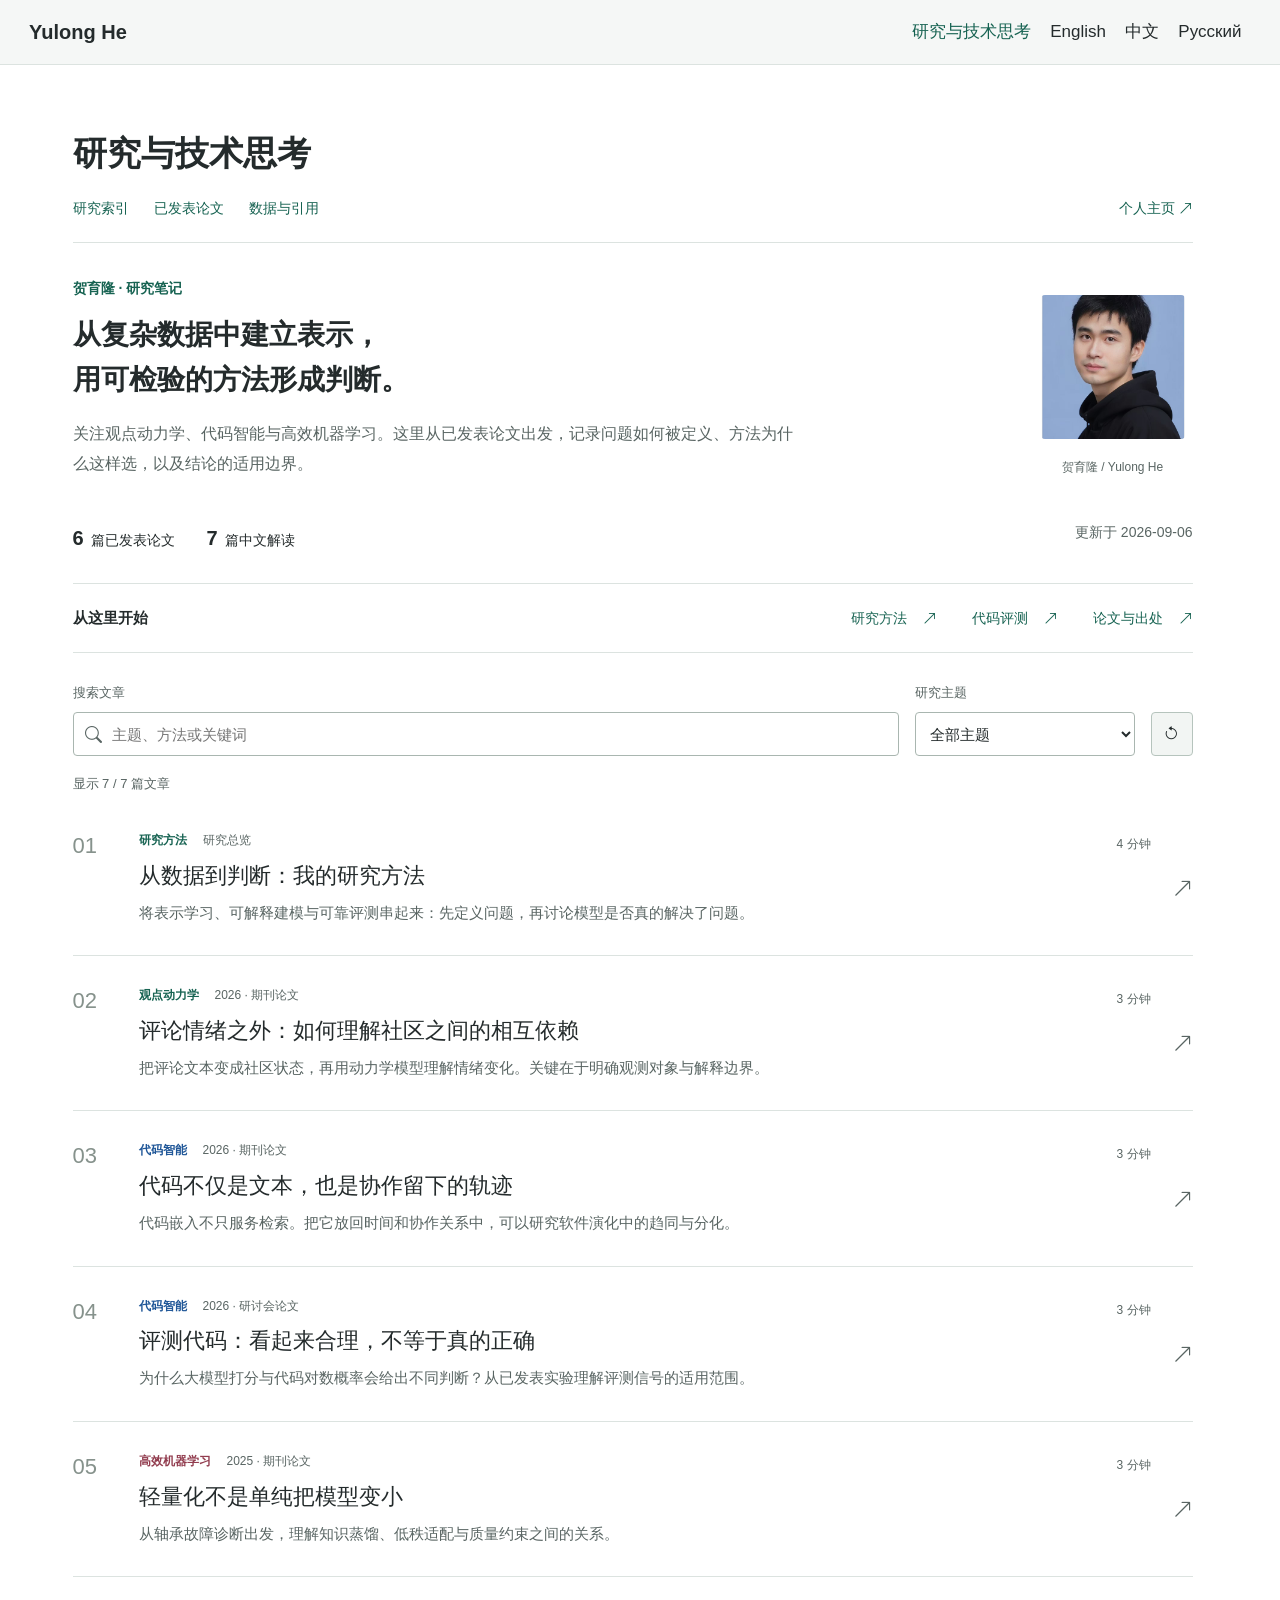
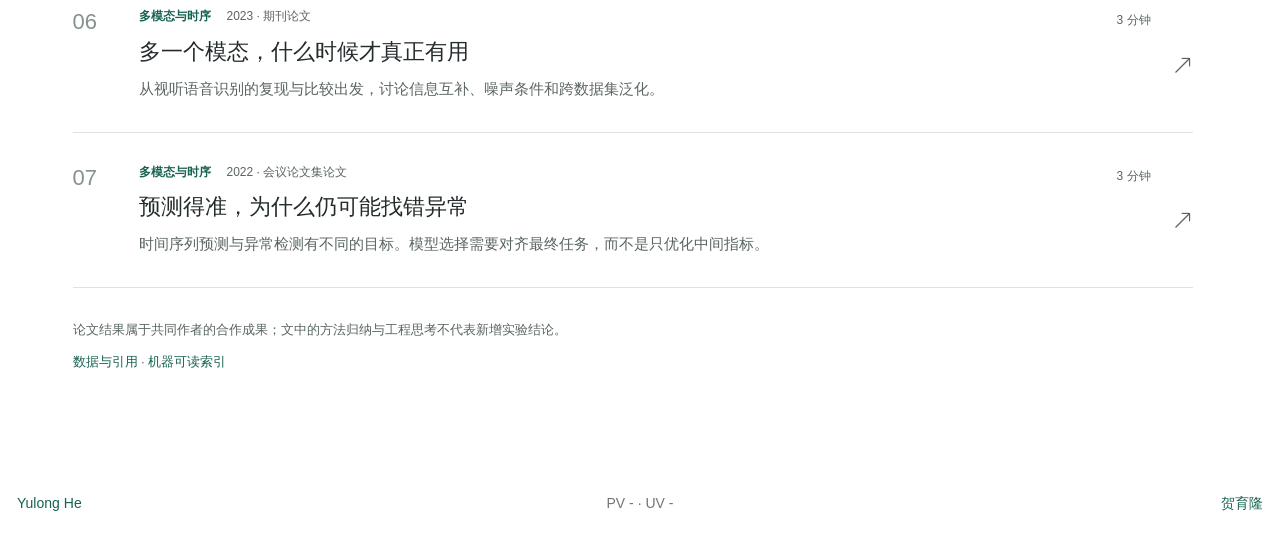
==== docs/wiki/index.html @ b32f3715 "Add Chinese research wiki for published work" ====
<!DOCTYPE html>
<html xmlns="http://www.w3.org/1999/xhtml" lang="zh-CN" xml:lang="zh-CN"><head>

<meta charset="utf-8">
<meta name="generator" content="quarto-1.8.27">

<meta name="viewport" content="width=device-width, initial-scale=1.0, user-scalable=yes">

<meta name="description" content="贺育隆的中文研究 Wiki：从已发表论文理解观点动力学、代码智能、高效机器学习与可靠评测。">

<title>研究与技术思考 – Yulong He</title>
<style>
code{white-space: pre-wrap;}
span.smallcaps{font-variant: small-caps;}
div.columns{display: flex; gap: min(4vw, 1.5em);}
div.column{flex: auto; overflow-x: auto;}
div.hanging-indent{margin-left: 1.5em; text-indent: -1.5em;}
ul.task-list{list-style: none;}
ul.task-list li input[type="checkbox"] {
  width: 0.8em;
  margin: 0 0.8em 0.2em -1em; /* quarto-specific, see https://github.com/quarto-dev/quarto-cli/issues/4556 */ 
  vertical-align: middle;
}
</style>


<script src="../site_libs/quarto-nav/quarto-nav.js"></script>
<script src="../site_libs/quarto-nav/headroom.min.js"></script>
<link href="../images/yulong.jpg" rel="icon" type="image/jpeg">
<script src="../site_libs/clipboard/clipboard.min.js"></script>
<script src="../site_libs/quarto-html/quarto.js" type="module"></script>
<script src="../site_libs/quarto-html/tabsets/tabsets.js" type="module"></script>
<script src="../site_libs/quarto-html/axe/axe-check.js" type="module"></script>
<script src="../site_libs/quarto-html/popper.min.js"></script>
<script src="../site_libs/quarto-html/tippy.umd.min.js"></script>
<script src="../site_libs/quarto-html/anchor.min.js"></script>
<link href="../site_libs/quarto-html/tippy.css" rel="stylesheet">
<link href="../site_libs/quarto-html/quarto-syntax-highlighting-d7fcc3ff7e490f12cb1c45aad4d93599.css" rel="stylesheet" id="quarto-text-highlighting-styles">
<script src="../site_libs/bootstrap/bootstrap.min.js"></script>
<link href="../site_libs/bootstrap/bootstrap-icons.css" rel="stylesheet">
<link href="../site_libs/bootstrap/bootstrap-8649822c2764226d50282a5db0fee678.min.css" rel="stylesheet" append-hash="true" id="quarto-bootstrap" data-mode="light">
<script id="quarto-search-options" type="application/json">{
  "language": {
    "search-no-results-text": "没有结果",
    "search-matching-documents-text": "匹配的文档",
    "search-copy-link-title": "复制搜索链接",
    "search-hide-matches-text": "隐藏其它匹配结果",
    "search-more-match-text": "更多匹配结果",
    "search-more-matches-text": "更多匹配结果",
    "search-clear-button-title": "清除",
    "search-text-placeholder": "",
    "search-detached-cancel-button-title": "取消",
    "search-submit-button-title": "提交",
    "search-label": "搜索"
  }
}</script>


<link rel="stylesheet" href="wiki.css">
<link rel="canonical" href="https://hreyulog.github.io/wiki/">
</head>

<body class="nav-fixed research-wiki quarto-light">

<div id="quarto-search-results"></div>
  <header id="quarto-header" class="headroom fixed-top">
    <nav class="navbar navbar-expand-lg " data-bs-theme="dark">
      <div class="navbar-container container-fluid">
      <div class="navbar-brand-container mx-auto">
    <a class="navbar-brand" href="../index.html">
    <span class="navbar-title">Yulong He</span>
    </a>
  </div>
          <button class="navbar-toggler" type="button" data-bs-toggle="collapse" data-bs-target="#navbarCollapse" aria-controls="navbarCollapse" role="menu" aria-expanded="false" aria-label="展开或折叠导航栏" onclick="if (window.quartoToggleHeadroom) { window.quartoToggleHeadroom(); }">
  <span class="navbar-toggler-icon"></span>
</button>
          <div class="collapse navbar-collapse" id="navbarCollapse">
            <ul class="navbar-nav navbar-nav-scroll ms-auto">
  <li class="nav-item">
    <a class="nav-link active" href="../wiki/index.html" aria-current="page"> 
<span class="menu-text">研究与技术思考</span></a>
  </li>  
  <li class="nav-item">
    <a class="nav-link" href="../index.html"> 
<span class="menu-text">English</span></a>
  </li>  
  <li class="nav-item">
    <a class="nav-link" href="../Chinese.html"> 
<span class="menu-text">中文</span></a>
  </li>  
  <li class="nav-item">
    <a class="nav-link" href="../Russian.html"> 
<span class="menu-text">Русский</span></a>
  </li>  
</ul>
          </div> <!-- /navcollapse -->
            <div class="quarto-navbar-tools">
</div>
      </div> <!-- /container-fluid -->
    </nav>
</header>
<!-- content -->
<div id="quarto-content" class="quarto-container page-columns page-rows-contents page-layout-full page-navbar">
<!-- sidebar -->
<!-- margin-sidebar -->
    
<!-- main -->
<main class="content column-page" id="quarto-document-content">

<header id="title-block-header" class="quarto-title-block default">
<div class="quarto-title">
<h1 class="title">研究与技术思考</h1>
</div>

<div>
  <div class="description">
    贺育隆的中文研究 Wiki：从已发表论文理解观点动力学、代码智能、高效机器学习与可靠评测。
  </div>
</div>


<div class="quarto-title-meta column-page">

    
  
    
  </div>
  


</header>


<nav class="wiki-nav" aria-label="研究页面导航"><a href="index.html">研究索引</a><a href="publications.html">已发表论文</a><a href="access.html">数据与引用</a><a href="../Chinese.html">个人主页 <i class="bi bi-arrow-up-right" aria-hidden="true"></i></a></nav>
<section class="wiki-intro" aria-label="研究概览">
  <div><p class="wiki-byline">贺育隆 · 研究笔记</p><p class="wiki-lead">从复杂数据中建立表示，<br>用可检验的方法形成判断。</p><p class="wiki-description">关注观点动力学、代码智能与高效机器学习。这里从已发表论文出发，记录问题如何被定义、方法为什么这样选，以及结论的适用边界。</p></div>
  <figure class="author-portrait figure"><img src="../images/yulong.jpg" width="144" height="144" alt="贺育隆的个人照片" class="figure-img"><figcaption>贺育隆 / Yulong He</figcaption></figure>
</section>
<div class="wiki-facts"><span><strong>6</strong> 篇已发表论文</span><span><strong>7</strong> 篇中文解读</span><span>更新于 2026-09-06</span></div>
<section class="reading-path" aria-labelledby="path-title"><h2 id="path-title" class="anchored">从这里开始</h2><div><a href="research-approach.html">研究方法<i class="bi bi-arrow-up-right" aria-hidden="true"></i></a><a href="code-evaluation.html">代码评测<i class="bi bi-arrow-up-right" aria-hidden="true"></i></a><a href="publications.html">论文与出处<i class="bi bi-arrow-up-right" aria-hidden="true"></i></a></div></section>
<section class="note-index" aria-label="文章索引">
<form class="wiki-filters" role="search" id="wiki-search" hidden="">
  <div class="search-field"><label for="query">搜索文章</label><div><i class="bi bi-search" aria-hidden="true"></i><input id="query" name="q" type="search" placeholder="主题、方法或关键词" autocomplete="off"></div></div>
  <div class="topic-field"><label for="topic">研究主题</label><select id="topic" name="topic"><option value="">全部主题</option><option>研究方法</option><option>观点动力学</option><option>代码智能</option><option>高效机器学习</option><option>多模态与时序</option></select></div>
  <button class="clear-search" type="reset" aria-label="重置筛选" title="重置筛选"><i class="bi bi-arrow-counterclockwise" aria-hidden="true"></i></button>
</form>
<p id="result-count" class="result-count" role="status" aria-live="polite">全部 7 篇文章</p>
<article class="note-row" data-note="research-approach" data-topic="研究方法"><span class="note-number" aria-hidden="true">01</span><div class="note-copy"><div class="note-kicker"><span>研究方法</span><span>研究总览</span></div><h2 class="anchored"><a href="research-approach.html">从数据到判断：我的研究方法</a></h2><p>将表示学习、可解释建模与可靠评测串起来：先定义问题，再讨论模型是否真的解决了问题。</p></div><span class="note-time">4 分钟<i class="bi bi-arrow-up-right" aria-hidden="true"></i></span></article>
<article class="note-row" data-note="weibo-dynamics" data-topic="观点动力学"><span class="note-number" aria-hidden="true">02</span><div class="note-copy"><div class="note-kicker"><span>观点动力学</span><span>2026 · 期刊论文</span></div><h2 class="anchored"><a href="weibo-dynamics.html">评论情绪之外：如何理解社区之间的相互依赖</a></h2><p>把评论文本变成社区状态，再用动力学模型理解情绪变化。关键在于明确观测对象与解释边界。</p></div><span class="note-time">3 分钟<i class="bi bi-arrow-up-right" aria-hidden="true"></i></span></article>
<article class="note-row" data-note="code-dynamics" data-topic="代码智能"><span class="note-number" aria-hidden="true">03</span><div class="note-copy"><div class="note-kicker"><span>代码智能</span><span>2026 · 期刊论文</span></div><h2 class="anchored"><a href="code-dynamics.html">代码不仅是文本，也是协作留下的轨迹</a></h2><p>代码嵌入不只服务检索。把它放回时间和协作关系中，可以研究软件演化中的趋同与分化。</p></div><span class="note-time">3 分钟<i class="bi bi-arrow-up-right" aria-hidden="true"></i></span></article>
<article class="note-row" data-note="code-evaluation" data-topic="代码智能"><span class="note-number" aria-hidden="true">04</span><div class="note-copy"><div class="note-kicker"><span>代码智能</span><span>2026 · 研讨会论文</span></div><h2 class="anchored"><a href="code-evaluation.html">评测代码：看起来合理，不等于真的正确</a></h2><p>为什么大模型打分与代码对数概率会给出不同判断？从已发表实验理解评测信号的适用范围。</p></div><span class="note-time">3 分钟<i class="bi bi-arrow-up-right" aria-hidden="true"></i></span></article>
<article class="note-row" data-note="efficient-models" data-topic="高效机器学习"><span class="note-number" aria-hidden="true">05</span><div class="note-copy"><div class="note-kicker"><span>高效机器学习</span><span>2025 · 期刊论文</span></div><h2 class="anchored"><a href="efficient-models.html">轻量化不是单纯把模型变小</a></h2><p>从轴承故障诊断出发，理解知识蒸馏、低秩适配与质量约束之间的关系。</p></div><span class="note-time">3 分钟<i class="bi bi-arrow-up-right" aria-hidden="true"></i></span></article>
<article class="note-row" data-note="multimodal-robustness" data-topic="多模态与时序"><span class="note-number" aria-hidden="true">06</span><div class="note-copy"><div class="note-kicker"><span>多模态与时序</span><span>2023 · 期刊论文</span></div><h2 class="anchored"><a href="multimodal-robustness.html">多一个模态，什么时候才真正有用</a></h2><p>从视听语音识别的复现与比较出发，讨论信息互补、噪声条件和跨数据集泛化。</p></div><span class="note-time">3 分钟<i class="bi bi-arrow-up-right" aria-hidden="true"></i></span></article>
<article class="note-row" data-note="anomaly-detection" data-topic="多模态与时序"><span class="note-number" aria-hidden="true">07</span><div class="note-copy"><div class="note-kicker"><span>多模态与时序</span><span>2022 · 会议论文集论文</span></div><h2 class="anchored"><a href="anomaly-detection.html">预测得准，为什么仍可能找错异常</a></h2><p>时间序列预测与异常检测有不同的目标。模型选择需要对齐最终任务，而不是只优化中间指标。</p></div><span class="note-time">3 分钟<i class="bi bi-arrow-up-right" aria-hidden="true"></i></span></article>
<p id="no-results" class="no-results" hidden="">没有匹配的文章。请更换关键词或研究主题。</p>
</section>
<footer class="wiki-bottom"><p>论文结果属于共同作者的合作成果；文中的方法归纳与工程思考不代表新增实验结论。</p><a href="access.html">数据与引用</a> · <a href="../llms.txt">机器可读索引</a></footer>
<script src="search.js" defer=""></script>
<script type="application/ld+json">{
  "@context": "https://schema.org",
  "@type": "CollectionPage",
  "name": "贺育隆 · 研究与技术思考",
  "inLanguage": "zh-CN",
  "url": "https://hreyulog.github.io/wiki/",
  "author": {
    "@type": "Person",
    "name": "贺育隆",
    "alternateName": "Yulong He",
    "url": "https://hreyulog.github.io"
  },
  "hasPart": [
    {
      "@type": "Article",
      "name": "从数据到判断：我的研究方法",
      "url": "https://hreyulog.github.io/wiki/research-approach.html"
    },
    {
      "@type": "Article",
      "name": "评论情绪之外：如何理解社区之间的相互依赖",
      "url": "https://hreyulog.github.io/wiki/weibo-dynamics.html"
    },
    {
      "@type": "Article",
      "name": "代码不仅是文本，也是协作留下的轨迹",
      "url": "https://hreyulog.github.io/wiki/code-dynamics.html"
    },
    {
      "@type": "Article",
      "name": "评测代码：看起来合理，不等于真的正确",
      "url": "https://hreyulog.github.io/wiki/code-evaluation.html"
    },
    {
      "@type": "Article",
      "name": "轻量化不是单纯把模型变小",
      "url": "https://hreyulog.github.io/wiki/efficient-models.html"
    },
    {
      "@type": "Article",
      "name": "多一个模态，什么时候才真正有用",
      "url": "https://hreyulog.github.io/wiki/multimodal-robustness.html"
    },
    {
      "@type": "Article",
      "name": "预测得准，为什么仍可能找错异常",
      "url": "https://hreyulog.github.io/wiki/anomaly-detection.html"
    }
  ]
}</script>



</main> <!-- /main -->
<script defer="" data-api="https://busuanzi.9420.ltd/api" src="https://busuanzi.9420.ltd/js"></script>
<script id="quarto-html-after-body" type="application/javascript">
  window.document.addEventListener("DOMContentLoaded", function (event) {
    const icon = "";
    const anchorJS = new window.AnchorJS();
    anchorJS.options = {
      placement: 'right',
      icon: icon
    };
    anchorJS.add('.anchored');
    const isCodeAnnotation = (el) => {
      for (const clz of el.classList) {
        if (clz.startsWith('code-annotation-')) {                     
          return true;
        }
      }
      return false;
    }
    const onCopySuccess = function(e) {
      // button target
      const button = e.trigger;
      // don't keep focus
      button.blur();
      // flash "checked"
      button.classList.add('code-copy-button-checked');
      var currentTitle = button.getAttribute("title");
      button.setAttribute("title", "已复制");
      let tooltip;
      if (window.bootstrap) {
        button.setAttribute("data-bs-toggle", "tooltip");
        button.setAttribute("data-bs-placement", "left");
        button.setAttribute("data-bs-title", "已复制");
        tooltip = new bootstrap.Tooltip(button, 
          { trigger: "manual", 
            customClass: "code-copy-button-tooltip",
            offset: [0, -8]});
        tooltip.show();    
      }
      setTimeout(function() {
        if (tooltip) {
          tooltip.hide();
          button.removeAttribute("data-bs-title");
          button.removeAttribute("data-bs-toggle");
          button.removeAttribute("data-bs-placement");
        }
        button.setAttribute("title", currentTitle);
        button.classList.remove('code-copy-button-checked');
      }, 1000);
      // clear code selection
      e.clearSelection();
    }
    const getTextToCopy = function(trigger) {
      const outerScaffold = trigger.parentElement.cloneNode(true);
      const codeEl = outerScaffold.querySelector('code');
      for (const childEl of codeEl.children) {
        if (isCodeAnnotation(childEl)) {
          childEl.remove();
        }
      }
      return codeEl.innerText;
    }
    const clipboard = new window.ClipboardJS('.code-copy-button:not([data-in-quarto-modal])', {
      text: getTextToCopy
    });
    clipboard.on('success', onCopySuccess);
    if (window.document.getElementById('quarto-embedded-source-code-modal')) {
      const clipboardModal = new window.ClipboardJS('.code-copy-button[data-in-quarto-modal]', {
        text: getTextToCopy,
        container: window.document.getElementById('quarto-embedded-source-code-modal')
      });
      clipboardModal.on('success', onCopySuccess);
    }
      var localhostRegex = new RegExp(/^(?:http|https):\/\/localhost\:?[0-9]*\//);
      var mailtoRegex = new RegExp(/^mailto:/);
        var filterRegex = new RegExp("https:\/\/hreyulog\.github\.io");
      var isInternal = (href) => {
          return filterRegex.test(href) || localhostRegex.test(href) || mailtoRegex.test(href);
      }
      // Inspect non-navigation links and adorn them if external
     var links = window.document.querySelectorAll('a[href]:not(.nav-link):not(.navbar-brand):not(.toc-action):not(.sidebar-link):not(.sidebar-item-toggle):not(.pagination-link):not(.no-external):not([aria-hidden]):not(.dropdown-item):not(.quarto-navigation-tool):not(.about-link)');
      for (var i=0; i<links.length; i++) {
        const link = links[i];
        if (!isInternal(link.href)) {
          // undo the damage that might have been done by quarto-nav.js in the case of
          // links that we want to consider external
          if (link.dataset.originalHref !== undefined) {
            link.href = link.dataset.originalHref;
          }
        }
      }
    function tippyHover(el, contentFn, onTriggerFn, onUntriggerFn) {
      const config = {
        allowHTML: true,
        maxWidth: 500,
        delay: 100,
        arrow: false,
        appendTo: function(el) {
            return el.parentElement;
        },
        interactive: true,
        interactiveBorder: 10,
        theme: 'quarto',
        placement: 'bottom-start',
      };
      if (contentFn) {
        config.content = contentFn;
      }
      if (onTriggerFn) {
        config.onTrigger = onTriggerFn;
      }
      if (onUntriggerFn) {
        config.onUntrigger = onUntriggerFn;
      }
      window.tippy(el, config); 
    }
    const noterefs = window.document.querySelectorAll('a[role="doc-noteref"]');
    for (var i=0; i<noterefs.length; i++) {
      const ref = noterefs[i];
      tippyHover(ref, function() {
        // use id or data attribute instead here
        let href = ref.getAttribute('data-footnote-href') || ref.getAttribute('href');
        try { href = new URL(href).hash; } catch {}
        const id = href.replace(/^#\/?/, "");
        const note = window.document.getElementById(id);
        if (note) {
          return note.innerHTML;
        } else {
          return "";
        }
      });
    }
    const xrefs = window.document.querySelectorAll('a.quarto-xref');
    const processXRef = (id, note) => {
      // Strip column container classes
      const stripColumnClz = (el) => {
        el.classList.remove("page-full", "page-columns");
        if (el.children) {
          for (const child of el.children) {
            stripColumnClz(child);
          }
        }
      }
      stripColumnClz(note)
      if (id === null || id.startsWith('sec-')) {
        // Special case sections, only their first couple elements
        const container = document.createElement("div");
        if (note.children && note.children.length > 2) {
          container.appendChild(note.children[0].cloneNode(true));
          for (let i = 1; i < note.children.length; i++) {
            const child = note.children[i];
            if (child.tagName === "P" && child.innerText === "") {
              continue;
            } else {
              container.appendChild(child.cloneNode(true));
              break;
            }
          }
          if (window.Quarto?.typesetMath) {
            window.Quarto.typesetMath(container);
          }
          return container.innerHTML
        } else {
          if (window.Quarto?.typesetMath) {
            window.Quarto.typesetMath(note);
          }
          return note.innerHTML;
        }
      } else {
        // Remove any anchor links if they are present
        const anchorLink = note.querySelector('a.anchorjs-link');
        if (anchorLink) {
          anchorLink.remove();
        }
        if (window.Quarto?.typesetMath) {
          window.Quarto.typesetMath(note);
        }
        if (note.classList.contains("callout")) {
          return note.outerHTML;
        } else {
          return note.innerHTML;
        }
      }
    }
    for (var i=0; i<xrefs.length; i++) {
      const xref = xrefs[i];
      tippyHover(xref, undefined, function(instance) {
        instance.disable();
        let url = xref.getAttribute('href');
        let hash = undefined; 
        if (url.startsWith('#')) {
          hash = url;
        } else {
          try { hash = new URL(url).hash; } catch {}
        }
        if (hash) {
          const id = hash.replace(/^#\/?/, "");
          const note = window.document.getElementById(id);
          if (note !== null) {
            try {
              const html = processXRef(id, note.cloneNode(true));
              instance.setContent(html);
            } finally {
              instance.enable();
              instance.show();
            }
          } else {
            // See if we can fetch this
            fetch(url.split('#')[0])
            .then(res => res.text())
            .then(html => {
              const parser = new DOMParser();
              const htmlDoc = parser.parseFromString(html, "text/html");
              const note = htmlDoc.getElementById(id);
              if (note !== null) {
                const html = processXRef(id, note);
                instance.setContent(html);
              } 
            }).finally(() => {
              instance.enable();
              instance.show();
            });
          }
        } else {
          // See if we can fetch a full url (with no hash to target)
          // This is a special case and we should probably do some content thinning / targeting
          fetch(url)
          .then(res => res.text())
          .then(html => {
            const parser = new DOMParser();
            const htmlDoc = parser.parseFromString(html, "text/html");
            const note = htmlDoc.querySelector('main.content');
            if (note !== null) {
              // This should only happen for chapter cross references
              // (since there is no id in the URL)
              // remove the first header
              if (note.children.length > 0 && note.children[0].tagName === "HEADER") {
                note.children[0].remove();
              }
              const html = processXRef(null, note);
              instance.setContent(html);
            } 
          }).finally(() => {
            instance.enable();
            instance.show();
          });
        }
      }, function(instance) {
      });
    }
        let selectedAnnoteEl;
        const selectorForAnnotation = ( cell, annotation) => {
          let cellAttr = 'data-code-cell="' + cell + '"';
          let lineAttr = 'data-code-annotation="' +  annotation + '"';
          const selector = 'span[' + cellAttr + '][' + lineAttr + ']';
          return selector;
        }
        const selectCodeLines = (annoteEl) => {
          const doc = window.document;
          const targetCell = annoteEl.getAttribute("data-target-cell");
          const targetAnnotation = annoteEl.getAttribute("data-target-annotation");
          const annoteSpan = window.document.querySelector(selectorForAnnotation(targetCell, targetAnnotation));
          const lines = annoteSpan.getAttribute("data-code-lines").split(",");
          const lineIds = lines.map((line) => {
            return targetCell + "-" + line;
          })
          let top = null;
          let height = null;
          let parent = null;
          if (lineIds.length > 0) {
              //compute the position of the single el (top and bottom and make a div)
              const el = window.document.getElementById(lineIds[0]);
              top = el.offsetTop;
              height = el.offsetHeight;
              parent = el.parentElement.parentElement;
            if (lineIds.length > 1) {
              const lastEl = window.document.getElementById(lineIds[lineIds.length - 1]);
              const bottom = lastEl.offsetTop + lastEl.offsetHeight;
              height = bottom - top;
            }
            if (top !== null && height !== null && parent !== null) {
              // cook up a div (if necessary) and position it 
              let div = window.document.getElementById("code-annotation-line-highlight");
              if (div === null) {
                div = window.document.createElement("div");
                div.setAttribute("id", "code-annotation-line-highlight");
                div.style.position = 'absolute';
                parent.appendChild(div);
              }
              div.style.top = top - 2 + "px";
              div.style.height = height + 4 + "px";
              div.style.left = 0;
              let gutterDiv = window.document.getElementById("code-annotation-line-highlight-gutter");
              if (gutterDiv === null) {
                gutterDiv = window.document.createElement("div");
                gutterDiv.setAttribute("id", "code-annotation-line-highlight-gutter");
                gutterDiv.style.position = 'absolute';
                const codeCell = window.document.getElementById(targetCell);
                const gutter = codeCell.querySelector('.code-annotation-gutter');
                gutter.appendChild(gutterDiv);
              }
              gutterDiv.style.top = top - 2 + "px";
              gutterDiv.style.height = height + 4 + "px";
            }
            selectedAnnoteEl = annoteEl;
          }
        };
        const unselectCodeLines = () => {
          const elementsIds = ["code-annotation-line-highlight", "code-annotation-line-highlight-gutter"];
          elementsIds.forEach((elId) => {
            const div = window.document.getElementById(elId);
            if (div) {
              div.remove();
            }
          });
          selectedAnnoteEl = undefined;
        };
          // Handle positioning of the toggle
      window.addEventListener(
        "resize",
        throttle(() => {
          elRect = undefined;
          if (selectedAnnoteEl) {
            selectCodeLines(selectedAnnoteEl);
          }
        }, 10)
      );
      function throttle(fn, ms) {
      let throttle = false;
      let timer;
        return (...args) => {
          if(!throttle) { // first call gets through
              fn.apply(this, args);
              throttle = true;
          } else { // all the others get throttled
              if(timer) clearTimeout(timer); // cancel #2
              timer = setTimeout(() => {
                fn.apply(this, args);
                timer = throttle = false;
              }, ms);
          }
        };
      }
        // Attach click handler to the DT
        const annoteDls = window.document.querySelectorAll('dt[data-target-cell]');
        for (const annoteDlNode of annoteDls) {
          annoteDlNode.addEventListener('click', (event) => {
            const clickedEl = event.target;
            if (clickedEl !== selectedAnnoteEl) {
              unselectCodeLines();
              const activeEl = window.document.querySelector('dt[data-target-cell].code-annotation-active');
              if (activeEl) {
                activeEl.classList.remove('code-annotation-active');
              }
              selectCodeLines(clickedEl);
              clickedEl.classList.add('code-annotation-active');
            } else {
              // Unselect the line
              unselectCodeLines();
              clickedEl.classList.remove('code-annotation-active');
            }
          });
        }
    const findCites = (el) => {
      const parentEl = el.parentElement;
      if (parentEl) {
        const cites = parentEl.dataset.cites;
        if (cites) {
          return {
            el,
            cites: cites.split(' ')
          };
        } else {
          return findCites(el.parentElement)
        }
      } else {
        return undefined;
      }
    };
    var bibliorefs = window.document.querySelectorAll('a[role="doc-biblioref"]');
    for (var i=0; i<bibliorefs.length; i++) {
      const ref = bibliorefs[i];
      const citeInfo = findCites(ref);
      if (citeInfo) {
        tippyHover(citeInfo.el, function() {
          var popup = window.document.createElement('div');
          citeInfo.cites.forEach(function(cite) {
            var citeDiv = window.document.createElement('div');
            citeDiv.classList.add('hanging-indent');
            citeDiv.classList.add('csl-entry');
            var biblioDiv = window.document.getElementById('ref-' + cite);
            if (biblioDiv) {
              citeDiv.innerHTML = biblioDiv.innerHTML;
            }
            popup.appendChild(citeDiv);
          });
          return popup.innerHTML;
        });
      }
    }
  });
  </script>
</div> <!-- /content -->
<footer class="footer">
  <div class="nav-footer">
    <div class="nav-footer-left">
<p><a href="https://hreyulog.github.io">Yulong He</a><br></p>
</div>   
    <div class="nav-footer-center">
<p>PV <span id="busuanzi_site_pv">-</span> · UV <span id="busuanzi_site_uv">-</span><br></p>
</div>
    <div class="nav-footer-right">
<p><a href="https://hreyulog.github.io">贺育隆</a><br></p>
</div>
  </div>
</footer>




</body></html>
---- docs/site_libs/quarto-html/tippy.css ----
.tippy-box[data-animation=fade][data-state=hidden]{opacity:0}[data-tippy-root]{max-width:calc(100vw - 10px)}.tippy-box{position:relative;background-color:#333;color:#fff;border-radius:4px;font-size:14px;line-height:1.4;white-space:normal;outline:0;transition-property:transform,visibility,opacity}.tippy-box[data-placement^=top]>.tippy-arrow{bottom:0}.tippy-box[data-placement^=top]>.tippy-arrow:before{bottom:-7px;left:0;border-width:8px 8px 0;border-top-color:initial;transform-origin:center top}.tippy-box[data-placement^=bottom]>.tippy-arrow{top:0}.tippy-box[data-placement^=bottom]>.tippy-arrow:before{top:-7px;left:0;border-width:0 8px 8px;border-bottom-color:initial;transform-origin:center bottom}.tippy-box[data-placement^=left]>.tippy-arrow{right:0}.tippy-box[data-placement^=left]>.tippy-arrow:before{border-width:8px 0 8px 8px;border-left-color:initial;right:-7px;transform-origin:center left}.tippy-box[data-placement^=right]>.tippy-arrow{left:0}.tippy-box[data-placement^=right]>.tippy-arrow:before{left:-7px;border-width:8px 8px 8px 0;border-right-color:initial;transform-origin:center right}.tippy-box[data-inertia][data-state=visible]{transition-timing-function:cubic-bezier(.54,1.5,.38,1.11)}.tippy-arrow{width:16px;height:16px;color:#333}.tippy-arrow:before{content:"";position:absolute;border-color:transparent;border-style:solid}.tippy-content{position:relative;padding:5px 9px;z-index:1}
---- docs/site_libs/quarto-html/quarto-syntax-highlighting-d7fcc3ff7e490f12cb1c45aad4d93599.css ----
/* quarto syntax highlight colors */
:root {
  --quarto-hl-ot-color: #003B4F;
  --quarto-hl-at-color: #657422;
  --quarto-hl-ss-color: #20794D;
  --quarto-hl-an-color: #5E5E5E;
  --quarto-hl-fu-color: #4758AB;
  --quarto-hl-st-color: #20794D;
  --quarto-hl-cf-color: #003B4F;
  --quarto-hl-op-color: #5E5E5E;
  --quarto-hl-er-color: #AD0000;
  --quarto-hl-bn-color: #AD0000;
  --quarto-hl-al-color: #AD0000;
  --quarto-hl-va-color: #111111;
  --quarto-hl-bu-color: inherit;
  --quarto-hl-ex-color: inherit;
  --quarto-hl-pp-color: #AD0000;
  --quarto-hl-in-color: #5E5E5E;
  --quarto-hl-vs-color: #20794D;
  --quarto-hl-wa-color: #5E5E5E;
  --quarto-hl-do-color: #5E5E5E;
  --quarto-hl-im-color: #00769E;
  --quarto-hl-ch-color: #20794D;
  --quarto-hl-dt-color: #AD0000;
  --quarto-hl-fl-color: #AD0000;
  --quarto-hl-co-color: #5E5E5E;
  --quarto-hl-cv-color: #5E5E5E;
  --quarto-hl-cn-color: #8f5902;
  --quarto-hl-sc-color: #5E5E5E;
  --quarto-hl-dv-color: #AD0000;
  --quarto-hl-kw-color: #003B4F;
}

/* other quarto variables */
:root {
  --quarto-font-monospace: "Source Code Pro", monospace;
}

/* syntax highlight based on Pandoc's rules */
pre > code.sourceCode > span {
  color: #003B4F;
}

code.sourceCode > span {
  color: #003B4F;
}

div.sourceCode,
div.sourceCode pre.sourceCode {
  color: #003B4F;
}

/* Normal */
code span {
  color: #003B4F;
}

/* Alert */
code span.al {
  color: #AD0000;
  font-style: inherit;
}

/* Annotation */
code span.an {
  color: #5E5E5E;
  font-style: inherit;
}

/* Attribute */
code span.at {
  color: #657422;
  font-style: inherit;
}

/* BaseN */
code span.bn {
  color: #AD0000;
  font-style: inherit;
}

/* BuiltIn */
code span.bu {
  font-style: inherit;
}

/* ControlFlow */
code span.cf {
  color: #003B4F;
  font-weight: bold;
  font-style: inherit;
}

/* Char */
code span.ch {
  color: #20794D;
  font-style: inherit;
}

/* Constant */
code span.cn {
  color: #8f5902;
  font-style: inherit;
}

/* Comment */
code span.co {
  color: #5E5E5E;
  font-style: inherit;
}

/* CommentVar */
code span.cv {
  color: #5E5E5E;
  font-style: italic;
}

/* Documentation */
code span.do {
  color: #5E5E5E;
  font-style: italic;
}

/* DataType */
code span.dt {
  color: #AD0000;
  font-style: inherit;
}

/* DecVal */
code span.dv {
  color: #AD0000;
  font-style: inherit;
}

/* Error */
code span.er {
  color: #AD0000;
  font-style: inherit;
}

/* Extension */
code span.ex {
  font-style: inherit;
}

/* Float */
code span.fl {
  color: #AD0000;
  font-style: inherit;
}

/* Function */
code span.fu {
  color: #4758AB;
  font-style: inherit;
}

/* Import */
code span.im {
  color: #00769E;
  font-style: inherit;
}

/* Information */
code span.in {
  color: #5E5E5E;
  font-style: inherit;
}

/* Keyword */
code span.kw {
  color: #003B4F;
  font-weight: bold;
  font-style: inherit;
}

/* Operator */
code span.op {
  color: #5E5E5E;
  font-style: inherit;
}

/* Other */
code span.ot {
  color: #003B4F;
  font-style: inherit;
}

/* Preprocessor */
code span.pp {
  color: #AD0000;
  font-style: inherit;
}

/* SpecialChar */
code span.sc {
  color: #5E5E5E;
  font-style: inherit;
}

/* SpecialString */
code span.ss {
  color: #20794D;
  font-style: inherit;
}

/* String */
code span.st {
  color: #20794D;
  font-style: inherit;
}

/* Variable */
code span.va {
  color: #111111;
  font-style: inherit;
}

/* VerbatimString */
code span.vs {
  color: #20794D;
  font-style: inherit;
}

/* Warning */
code span.wa {
  color: #5E5E5E;
  font-style: italic;
}

.prevent-inlining {
  content: "</";
}

/*# sourceMappingURL=7eb1d090f40efafe7d7f795bc94a3616.css.map */
---- docs/wiki/wiki.css ----
.research-wiki {
  --ink: #242b2c;
  --muted: #596563;
  --rule: #dce3e0;
  --accent: #176352;
  color: var(--ink);
  font-family: -apple-system, BlinkMacSystemFont, "Segoe UI", "Microsoft YaHei", "PingFang SC", sans-serif;
  font-size: 17px;
  line-height: 1.9;
  letter-spacing: 0;
  background: #fff;
}
.research-wiki h1, .research-wiki h2, .research-wiki h3 {
  color: var(--ink);
  font-family: inherit;
  letter-spacing: 0;
  line-height: 1.5;
  overflow-wrap: anywhere;
}
.research-wiki h1 { font-size: 34px; font-weight: 700; }
.research-wiki h2 { font-size: 23px; margin-top: 2.2rem; }
.research-wiki h3 { font-size: 19px; }
.research-wiki a { color: var(--accent); text-underline-offset: 4px; }
.research-wiki a:hover { color: #0b4538; text-decoration: underline; }
.research-wiki p, .research-wiki li { overflow-wrap: anywhere; }
.research-wiki .navbar { background: #f5f7f6; border-bottom: 1px solid var(--rule); }
.research-wiki .navbar a { color: var(--ink); }
.research-wiki .navbar a:hover, .research-wiki .navbar a.active { color: var(--accent); }
.research-wiki .navbar-brand { font-weight: 650; }
.research-wiki #title-block-header { margin: 2rem 0 1rem; }
.research-wiki #title-block-header .description { display: none; }
.research-wiki main { max-width: 1120px; width: 100%; min-width: 0; }
.research-wiki main p { margin-bottom: 1.2rem; }
.research-wiki .wiki-nav { display: flex; flex-wrap: wrap; gap: 12px 25px; padding: 0 0 20px; border-bottom: 1px solid var(--rule); font-size: 14px; }
.research-wiki .wiki-nav a:last-child { margin-left: auto; }
.research-wiki .note-meta { display: flex; flex-wrap: wrap; gap: 8px 18px; color: var(--muted); font-size: 13px; padding: 20px 0 14px; }
.research-wiki .note-meta span:first-child { color: var(--accent); font-weight: 650; }
.research-wiki .wiki-intro { display: grid; grid-template-columns: minmax(0, 1fr) 160px; gap: 40px; padding: 32px 0 20px; align-items: center; }
.research-wiki .wiki-byline { color: var(--accent); font-size: 14px; font-weight: 650; margin-bottom: 12px; }
.research-wiki .wiki-lead { font-size: 28px; font-weight: 650; line-height: 1.6; margin-bottom: 16px; }
.research-wiki .wiki-description { font-size: 16px; color: var(--muted); max-width: 720px; }
.research-wiki .author-portrait { margin: 0; text-align: center; }
.research-wiki .author-portrait img { width: 144px; height: 144px; object-fit: cover; border-radius: 4px; }
.research-wiki .author-portrait figcaption { font-size: 12px; color: var(--muted); margin-top: 9px; }
.research-wiki .wiki-facts { display: flex; flex-wrap: wrap; gap: 12px 32px; font-size: 14px; padding-bottom: 26px; border-bottom: 1px solid var(--rule); }
.research-wiki .wiki-facts strong { font-size: 20px; font-weight: 650; padding-right: 3px; }
.research-wiki .wiki-facts span:last-child { margin-left: auto; color: var(--muted); }
.research-wiki .reading-path { display: flex; align-items: center; justify-content: space-between; gap: 20px; padding: 21px 0; border-bottom: 1px solid var(--rule); }
.research-wiki .reading-path h2 { font-size: 15px; margin: 0; border: 0; padding: 0; }
.research-wiki .reading-path > div { display: flex; flex-wrap: wrap; gap: 16px 35px; font-size: 14px; }
.research-wiki .reading-path i { margin-left: 16px; }
.research-wiki .wiki-filters { display: grid; grid-template-columns: minmax(0, 1fr) 220px 42px; align-items: end; gap: 16px; padding-top: 28px; }
.research-wiki .wiki-filters label { display: block; font-size: 13px; color: var(--muted); margin-bottom: 6px; }
.research-wiki .search-field > div { position: relative; }
.research-wiki .search-field i { position: absolute; top: 8px; left: 12px; color: var(--muted); }
.research-wiki input, .research-wiki select, .research-wiki button { font: inherit; font-size: 15px; letter-spacing: 0; }
.research-wiki input, .research-wiki select { width: 100%; height: 44px; background: #fff; color: var(--ink); border: 1px solid #a9b6b0; border-radius: 4px; }
.research-wiki input { padding: 7px 32px 7px 38px; }
.research-wiki select { padding: 7px 10px; }
.research-wiki .clear-search { width: 42px; height: 44px; background: #f2f5f3; border: 1px solid #b6c4bd; border-radius: 4px; color: var(--ink); }
.research-wiki .clear-search:hover { background: #e7efeb; }
.research-wiki :is(a, input, select, button):focus-visible { outline: 3px solid #247a64; outline-offset: 4px; }
.research-wiki .result-count { color: var(--muted); font-size: 13px; margin: 16px 0 4px; }
.research-wiki .note-row { display: grid; grid-template-columns: 46px minmax(0, 1fr) 76px; gap: 20px; padding: 28px 0; border-bottom: 1px solid var(--rule); align-items: start; }
.research-wiki .note-number { font-size: 22px; font-variant-numeric: tabular-nums; color: #86928c; line-height: 1.5; }
.research-wiki .note-kicker { display: flex; gap: 16px; flex-wrap: wrap; font-size: 12px; color: var(--muted); }
.research-wiki .note-kicker span:first-child { color: var(--accent); font-weight: 650; }
.research-wiki .note-row[data-topic="代码智能"] .note-kicker span:first-child { color: #205798; }
.research-wiki .note-row[data-topic="高效机器学习"] .note-kicker span:first-child { color: #923d4f; }
.research-wiki .note-row h2 { border: 0; font-size: 22px; margin: 7px 0; padding: 0; }
.research-wiki .note-row h2 a { color: var(--ink); }
.research-wiki .note-row p { font-size: 15px; color: var(--muted); margin: 0; }
.research-wiki .note-time { font-size: 12px; color: var(--muted); padding-top: 4px; white-space: nowrap; }
.research-wiki .note-time i { display: block; text-align: right; font-size: 20px; margin-top: 14px; }
.research-wiki .no-results { padding: 36px 0; color: var(--muted); }
.research-wiki .wiki-bottom { padding: 30px 0; font-size: 13px; color: var(--muted); }
.research-wiki .wiki-bottom p { margin-bottom: 8px; }
.research-wiki #quarto-margin-sidebar { font-size: 13px; }
.research-wiki #TOC a.active { color: var(--accent) !important; border-left-color: var(--accent) !important; }
.research-wiki [hidden] { display: none !important; }
@media (max-width: 767px) {
  .research-wiki h1 { font-size: 28px; }
  .research-wiki h2 { font-size: 21px; }
  .research-wiki .wiki-intro { grid-template-columns: minmax(0, 1fr) 56px; gap: 14px; align-items: center; padding-top: 22px; }
  .research-wiki .wiki-intro > div { display: contents; }
  .research-wiki .wiki-byline { grid-row: 1; margin: 0; }
  .research-wiki .author-portrait { grid-column: 2; grid-row: 1; }
  .research-wiki .author-portrait img { width: 56px; height: 60px; }
  .research-wiki .author-portrait figcaption { display: none; }
  .research-wiki .wiki-lead { font-size: 21px; grid-column: 1 / -1; margin: 0; }
  .research-wiki .wiki-description { font-size: 15px; grid-column: 1 / -1; margin: 0; }
  .research-wiki .wiki-nav { gap: 10px 18px; font-size: 13px; }
  .research-wiki .wiki-nav a:last-child { margin-left: 0; }
  .research-wiki .wiki-facts { gap: 8px 22px; font-size: 13px; }
  .research-wiki .wiki-facts span:last-child { margin-left: 0; }
  .research-wiki .reading-path { align-items: flex-start; flex-direction: column; gap: 12px; }
  .research-wiki .reading-path > div { gap: 12px 20px; }
  .research-wiki .reading-path i { margin-left: 8px; }
  .research-wiki .wiki-filters { grid-template-columns: minmax(0, 1fr) 42px; gap: 12px; }
  .research-wiki .search-field { grid-column: 1 / -1; }
  .research-wiki .note-row { grid-template-columns: 27px minmax(0, 1fr); gap: 12px; padding: 23px 0; }
  .research-wiki .note-row h2 { font-size: 19px; }
  .research-wiki .note-number { font-size: 18px; }
  .research-wiki .note-time { display: none; }
}
@media print {
  .research-wiki .wiki-nav, .research-wiki .wiki-filters, .research-wiki .note-meta a { display: none; }
  .research-wiki main { max-width: none; }
  .research-wiki a { color: #222; }
}
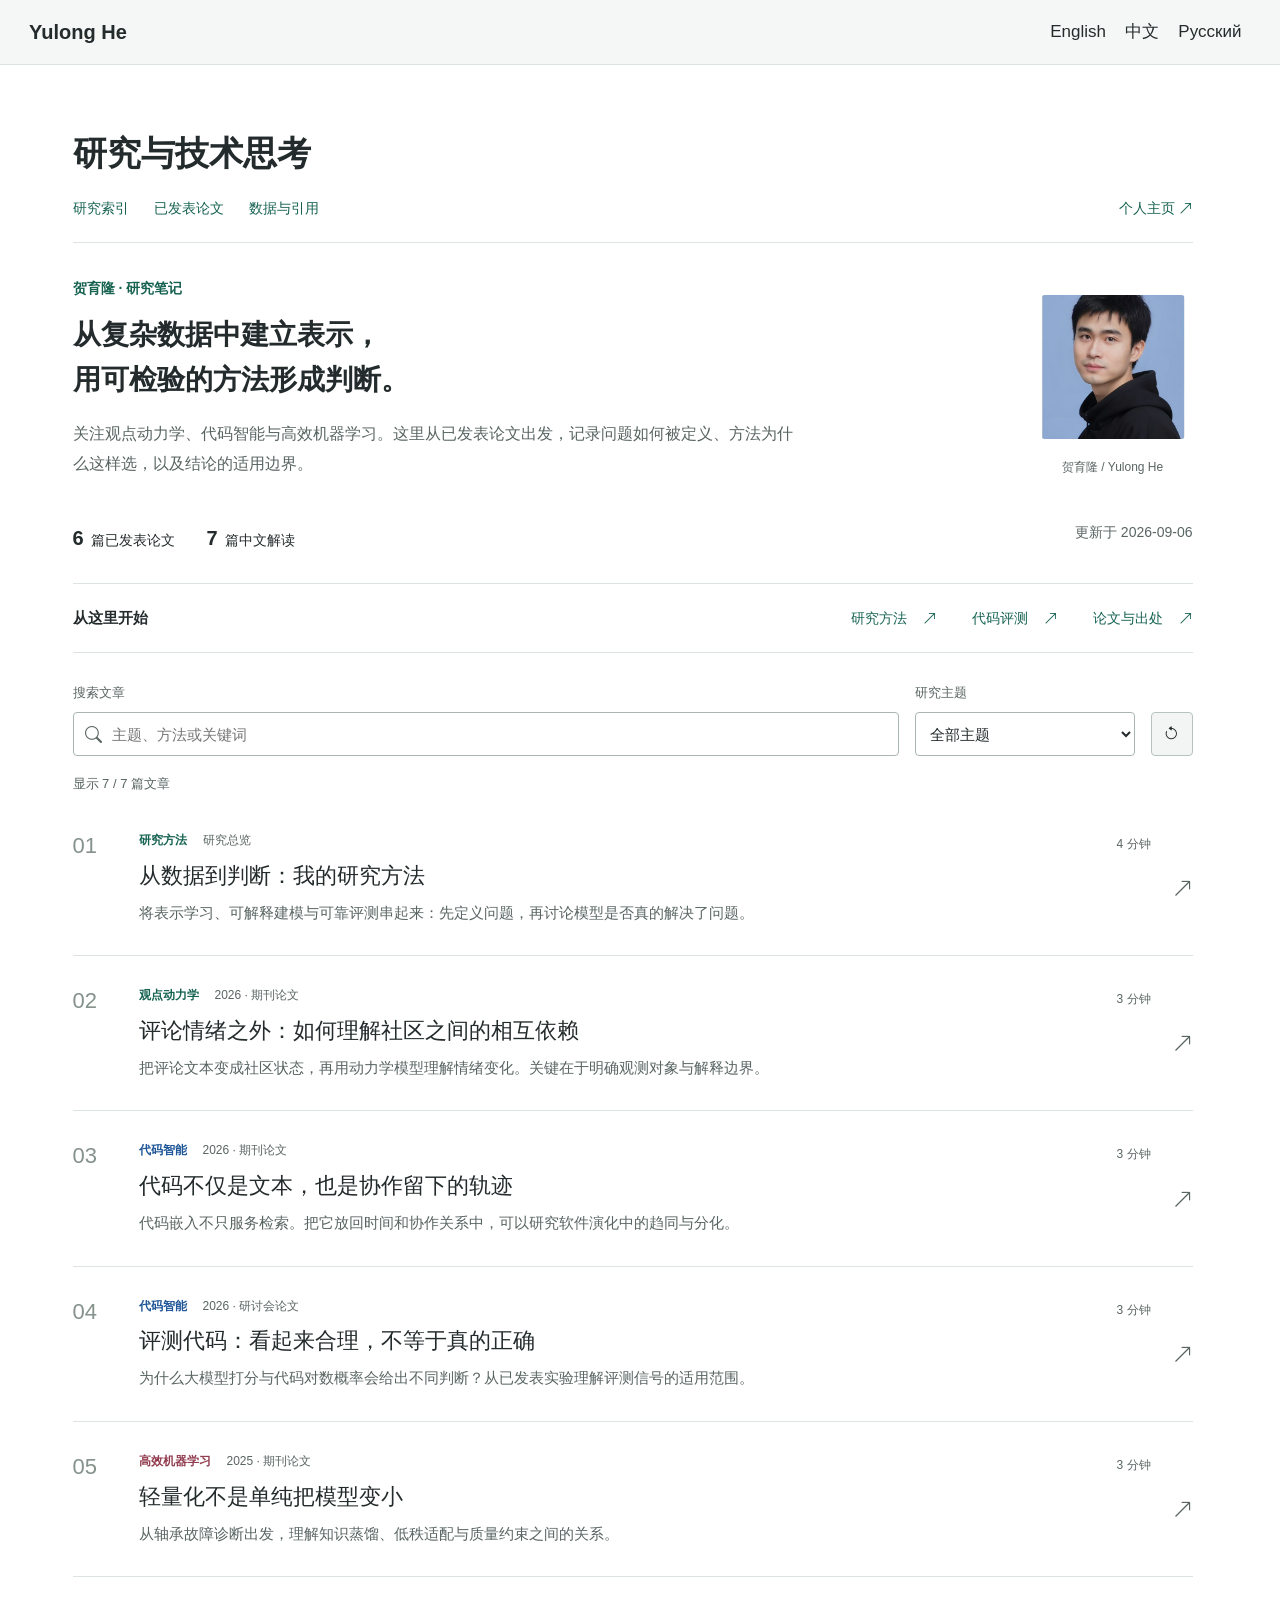
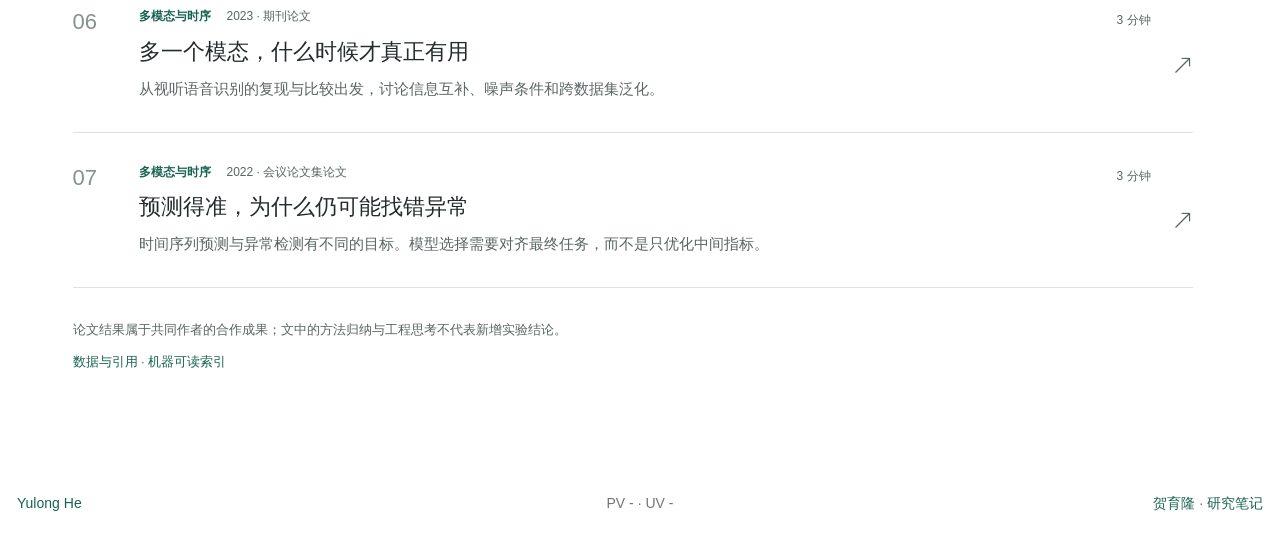
==== commit d2b45e24: "Move research wiki link from navbar to footer" ====
--- a/docs/wiki/index.html
+++ b/docs/wiki/index.html
@@ -76,10 +76,6 @@
 </button>
           <div class="collapse navbar-collapse" id="navbarCollapse">
             <ul class="navbar-nav navbar-nav-scroll ms-auto">
-  <li class="nav-item">
-    <a class="nav-link active" href="../wiki/index.html" aria-current="page"> 
-<span class="menu-text">研究与技术思考</span></a>
-  </li>  
   <li class="nav-item">
     <a class="nav-link" href="../index.html"> 
 <span class="menu-text">English</span></a>
@@ -621,7 +617,7 @@
 <p>PV <span id="busuanzi_site_pv">-</span> · UV <span id="busuanzi_site_uv">-</span><br></p>
 </div>
     <div class="nav-footer-right">
-<p><a href="https://hreyulog.github.io">贺育隆</a><br></p>
+<p><a href="https://hreyulog.github.io">贺育隆</a> · <a href="../wiki/index.html">研究笔记</a><br></p>
 </div>
   </div>
 </footer>
